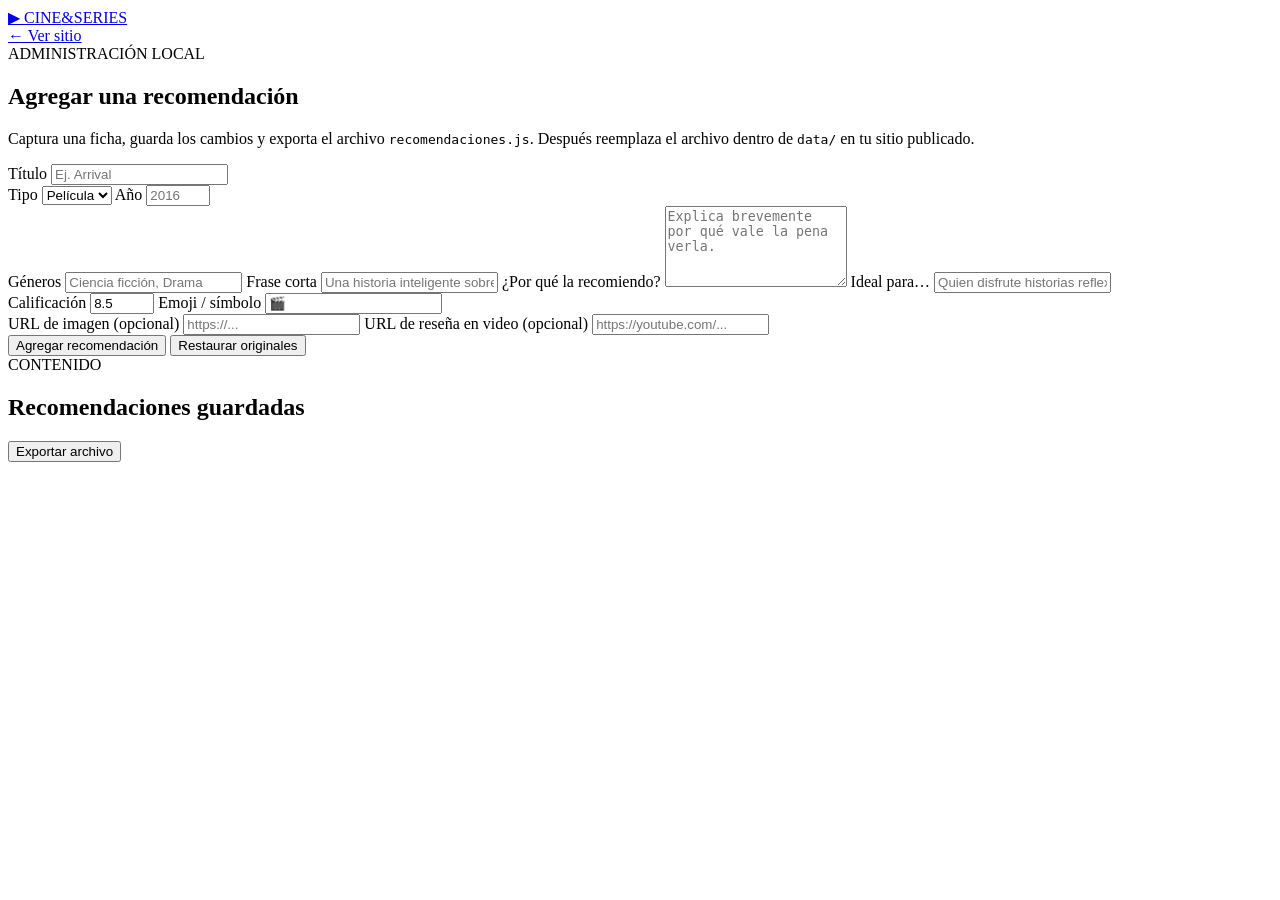
==== admin.html @ 5691e94c "Agrega panel de administración" ====
<!doctype html>
<html lang="es">
<head>
  <meta charset="utf-8" />
  <meta name="viewport" content="width=device-width,initial-scale=1" />
  <meta name="robots" content="noindex,nofollow" />
  <title>Administrador | Cine & Series</title>
  <link rel="stylesheet" href="css/styles.css" />
</head>
<body class="admin-body">
  <header class="topbar">
    <a href="index.html" class="brand">
      <span class="brand-mark">▶</span>
      <span>CINE<span class="accent">&</span>SERIES</span>
    </a>
    <nav><a href="index.html">← Ver sitio</a></nav>
  </header>

  <main class="admin-main">
    <section class="admin-intro">
      <span class="eyebrow">ADMINISTRACIÓN LOCAL</span>
      <h1>Agregar una recomendación</h1>
      <p>
        Captura una ficha, guarda los cambios y exporta el archivo
        <code>recomendaciones.js</code>. Después reemplaza el archivo dentro de
        <code>data/</code> en tu sitio publicado.
      </p>
    </section>

    <section class="admin-layout">
      <form id="recommendationForm" class="admin-form">
        <label>Título
          <input id="title" required maxlength="100" placeholder="Ej. Arrival">
        </label>

        <div class="form-row">
          <label>Tipo
            <select id="type">
              <option>Película</option>
              <option>Serie</option>
            </select>
          </label>
          <label>Año
            <input id="yearField" type="number" min="1900" max="2100" placeholder="2016">
          </label>
        </div>

        <label>Géneros
          <input id="genres" required placeholder="Ciencia ficción, Drama">
        </label>

        <label>Frase corta
          <input id="tagline" required maxlength="120" placeholder="Una historia inteligente sobre lenguaje y tiempo.">
        </label>

        <label>¿Por qué la recomiendo?
          <textarea id="reason" required rows="5" maxlength="600" placeholder="Explica brevemente por qué vale la pena verla."></textarea>
        </label>

        <label>Ideal para…
          <input id="idealFor" maxlength="160" placeholder="Quien disfrute historias reflexivas y ciencia ficción seria.">
        </label>

        <div class="form-row">
          <label>Calificación
            <input id="rating" type="number" min="0" max="10" step="0.1" value="8.5">
          </label>
          <label>Emoji / símbolo
            <input id="emoji" maxlength="4" value="🎬">
          </label>
        </div>

        <label>URL de imagen (opcional)
          <input id="image" type="url" placeholder="https://...">
        </label>

        <label>URL de reseña en video (opcional)
          <input id="videoUrl" type="url" placeholder="https://youtube.com/...">
        </label>

        <div class="form-actions">
          <button class="button primary" type="submit">Agregar recomendación</button>
          <button class="button ghost" type="button" id="resetBtn">Restaurar originales</button>
        </div>
      </form>

      <aside class="admin-list">
        <div class="admin-list-head">
          <div>
            <span class="eyebrow">CONTENIDO</span>
            <h2>Recomendaciones guardadas</h2>
          </div>
          <button class="button secondary" id="exportBtn">Exportar archivo</button>
        </div>
        <div id="adminItems"></div>
      </aside>
    </section>
  </main>

  <script src="data/recomendaciones.js"></script>
  <script src="js/admin.js"></script>
</body>
</html>
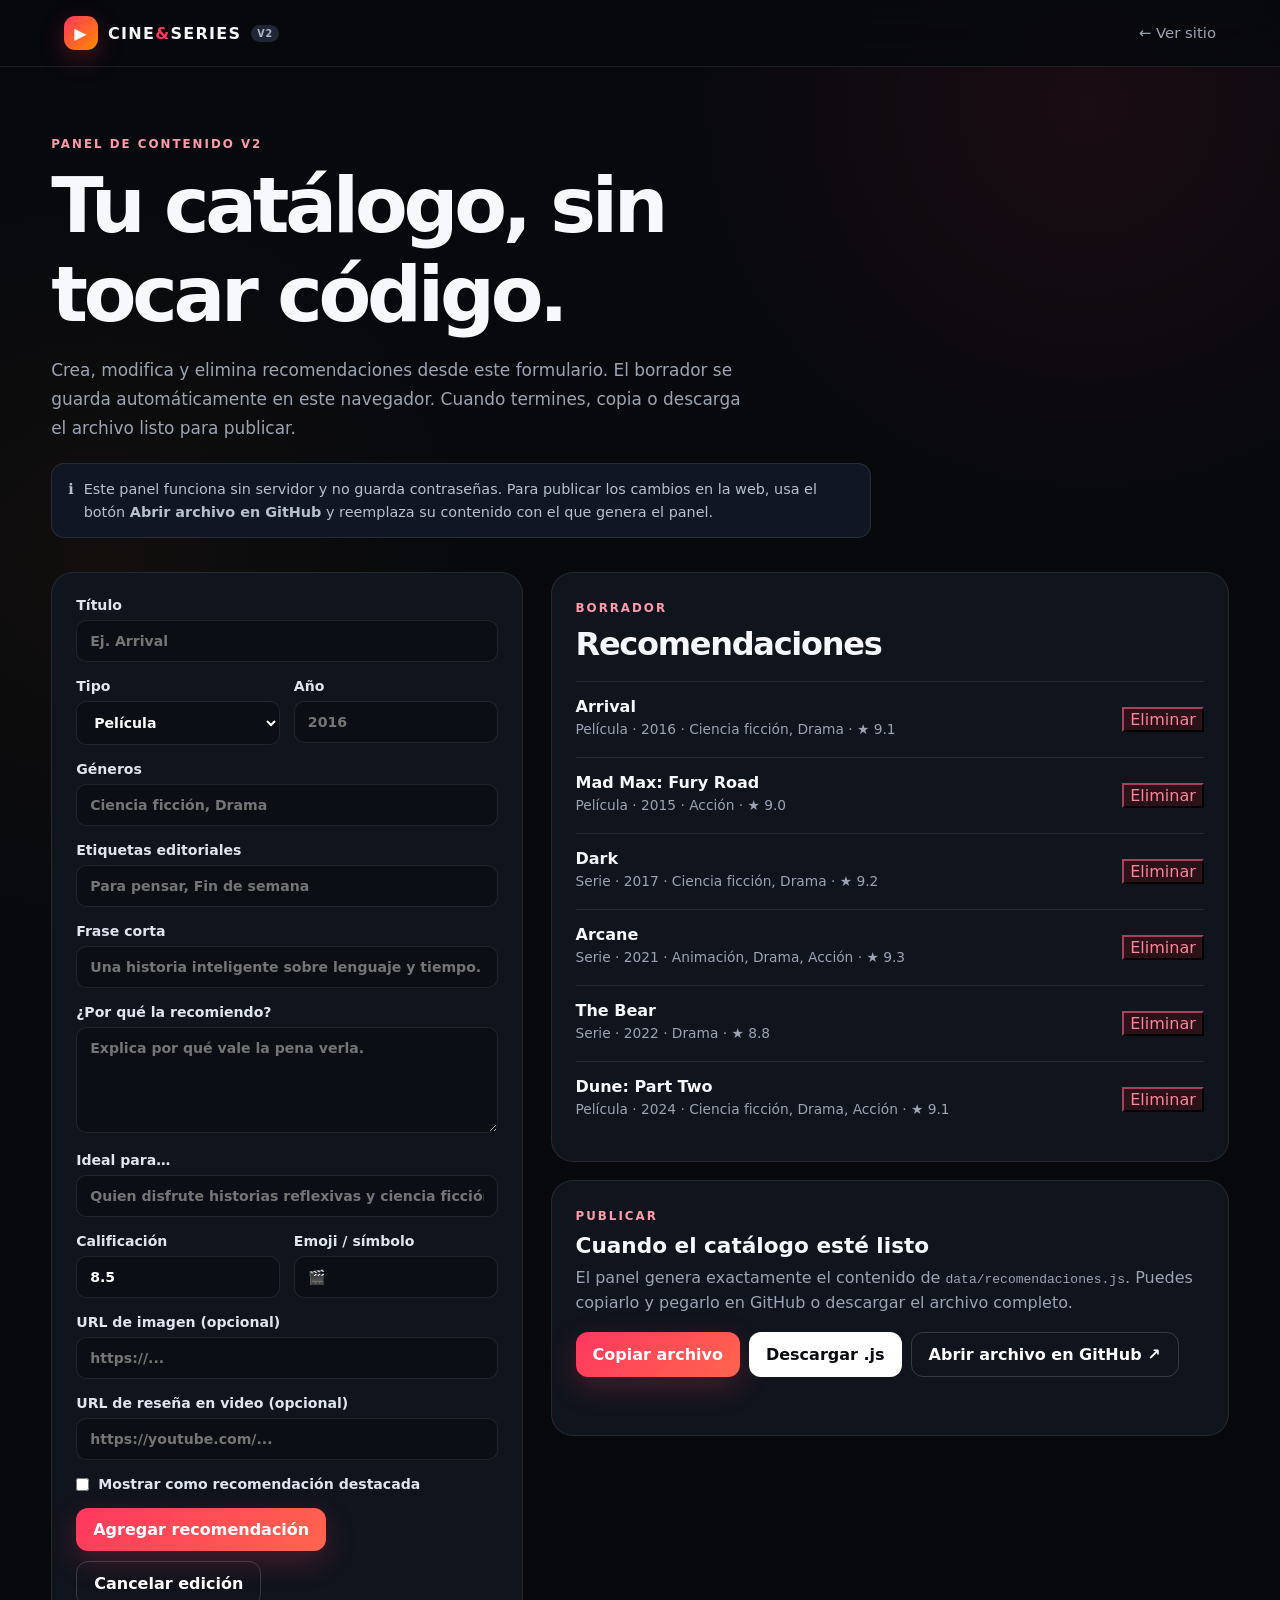
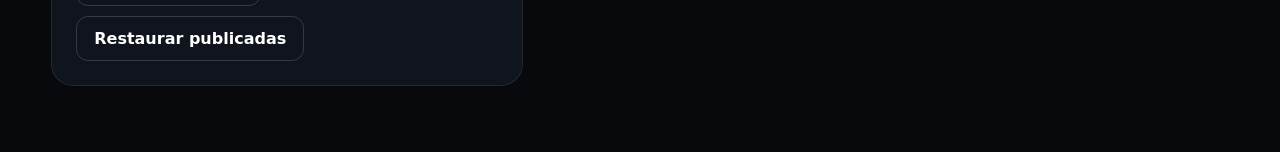
==== commit 151fb11b: "V2: mejora panel de contenido" ====
--- a/admin.html
+++ b/admin.html
@@ -4,31 +4,39 @@
   <meta charset="utf-8" />
   <meta name="viewport" content="width=device-width,initial-scale=1" />
   <meta name="robots" content="noindex,nofollow" />
-  <title>Administrador | Cine & Series</title>
+  <meta name="theme-color" content="#080a0f" />
+  <title>Administrador V2 | Cine & Series</title>
   <link rel="stylesheet" href="css/styles.css" />
 </head>
 <body class="admin-body">
   <header class="topbar">
-    <a href="index.html" class="brand">
+    <a href="./" class="brand">
       <span class="brand-mark">▶</span>
       <span>CINE<span class="accent">&</span>SERIES</span>
+      <span class="version-badge">V2</span>
     </a>
     <nav><a href="index.html">← Ver sitio</a></nav>
   </header>
 
   <main class="admin-main">
     <section class="admin-intro">
-      <span class="eyebrow">ADMINISTRACIÓN LOCAL</span>
-      <h1>Agregar una recomendación</h1>
+      <span class="eyebrow">PANEL DE CONTENIDO V2</span>
+      <h1>Tu catálogo, sin tocar código.</h1>
       <p>
-        Captura una ficha, guarda los cambios y exporta el archivo
-        <code>recomendaciones.js</code>. Después reemplaza el archivo dentro de
-        <code>data/</code> en tu sitio publicado.
+        Crea, modifica y elimina recomendaciones desde este formulario. El borrador se guarda
+        automáticamente en este navegador. Cuando termines, copia o descarga el archivo listo para publicar.
       </p>
+      <div class="admin-note">
+        <span>ℹ</span>
+        <span>Este panel funciona sin servidor y no guarda contraseñas. Para publicar los cambios en la web,
+        usa el botón <strong>Abrir archivo en GitHub</strong> y reemplaza su contenido con el que genera el panel.</span>
+      </div>
     </section>
 
     <section class="admin-layout">
       <form id="recommendationForm" class="admin-form">
+        <div class="editing-banner" id="editingBanner">Editando: <strong id="editingTitle"></strong></div>
+
         <label>Título
           <input id="title" required maxlength="100" placeholder="Ej. Arrival">
         </label>
@@ -49,16 +57,20 @@
           <input id="genres" required placeholder="Ciencia ficción, Drama">
         </label>
 
+        <label>Etiquetas editoriales
+          <input id="editorial" placeholder="Para pensar, Fin de semana">
+        </label>
+
         <label>Frase corta
-          <input id="tagline" required maxlength="120" placeholder="Una historia inteligente sobre lenguaje y tiempo.">
+          <input id="tagline" required maxlength="150" placeholder="Una historia inteligente sobre lenguaje y tiempo.">
         </label>
 
         <label>¿Por qué la recomiendo?
-          <textarea id="reason" required rows="5" maxlength="600" placeholder="Explica brevemente por qué vale la pena verla."></textarea>
+          <textarea id="reason" required rows="5" maxlength="900" placeholder="Explica por qué vale la pena verla."></textarea>
         </label>
 
         <label>Ideal para…
-          <input id="idealFor" maxlength="160" placeholder="Quien disfrute historias reflexivas y ciencia ficción seria.">
+          <input id="idealFor" maxlength="220" placeholder="Quien disfrute historias reflexivas y ciencia ficción seria.">
         </label>
 
         <div class="form-row">
@@ -78,22 +90,48 @@
           <input id="videoUrl" type="url" placeholder="https://youtube.com/...">
         </label>
 
+        <label class="checkbox-line">
+          <input id="featured" type="checkbox">
+          Mostrar como recomendación destacada
+        </label>
+
         <div class="form-actions">
-          <button class="button primary" type="submit">Agregar recomendación</button>
-          <button class="button ghost" type="button" id="resetBtn">Restaurar originales</button>
+          <button class="button primary" type="submit" id="saveBtn">Agregar recomendación</button>
+          <button class="button ghost" type="button" id="cancelEditBtn" hidden>Cancelar edición</button>
+          <button class="button ghost" type="button" id="resetBtn">Restaurar publicadas</button>
         </div>
       </form>
 
-      <aside class="admin-list">
-        <div class="admin-list-head">
-          <div>
-            <span class="eyebrow">CONTENIDO</span>
-            <h2>Recomendaciones guardadas</h2>
+      <div class="admin-stack">
+        <aside class="admin-list">
+          <div class="admin-list-head">
+            <div>
+              <span class="eyebrow">BORRADOR</span>
+              <h2>Recomendaciones</h2>
+              <div class="admin-counter" id="adminCounter"></div>
+            </div>
           </div>
-          <button class="button secondary" id="exportBtn">Exportar archivo</button>
-        </div>
-        <div id="adminItems"></div>
-      </aside>
+          <div id="adminItems"></div>
+        </aside>
+
+        <section class="publish-box">
+          <span class="eyebrow">PUBLICAR</span>
+          <h3>Cuando el catálogo esté listo</h3>
+          <p>
+            El panel genera exactamente el contenido de <code>data/recomendaciones.js</code>.
+            Puedes copiarlo y pegarlo en GitHub o descargar el archivo completo.
+          </p>
+          <div class="publish-actions">
+            <button class="button primary" id="copyBtn" type="button">Copiar archivo</button>
+            <button class="button secondary" id="exportBtn" type="button">Descargar .js</button>
+            <a class="button ghost" target="_blank" rel="noopener"
+              href="https://github.com/oovalleac-ctrl/cine-series-recomendaciones/edit/main/data/recomendaciones.js">
+              Abrir archivo en GitHub ↗
+            </a>
+          </div>
+          <div class="status-line" id="statusLine"></div>
+        </section>
+      </div>
     </section>
   </main>
 
--- a/css/styles.css
+++ b/css/styles.css
@@ -0,0 +1,23 @@
+:root{
+  --bg:#07090d;--panel:#10141d;--panel-2:#151a25;--panel-3:#0b0e14;--text:#f7f8fb;--muted:#9aa4b3;
+  --line:rgba(255,255,255,.09);--line-strong:rgba(255,255,255,.16);--accent:#ff375f;--accent-2:#ff8a00;
+  --accent-soft:#ff9aad;--shadow:0 24px 80px rgba(0,0,0,.38)
+}
+*{box-sizing:border-box}html{scroll-behavior:smooth}body{margin:0;font-family:Inter,ui-sans-serif,system-ui,-apple-system,BlinkMacSystemFont,"Segoe UI",sans-serif;color:var(--text);background:radial-gradient(circle at 85% 6%,rgba(255,55,95,.08),transparent 26rem),radial-gradient(circle at 8% 32%,rgba(255,138,0,.045),transparent 24rem),var(--bg)}
+a{color:inherit;text-decoration:none}button,input,textarea,select{font:inherit}.topbar{position:sticky;top:0;z-index:50;display:flex;align-items:center;justify-content:space-between;padding:16px clamp(20px,5vw,72px);background:rgba(7,9,13,.82);border-bottom:1px solid var(--line);backdrop-filter:blur(18px)}
+.brand{display:flex;align-items:center;gap:10px;font-weight:900;letter-spacing:.08em}.brand-mark{width:34px;height:34px;border-radius:11px;display:grid;place-items:center;background:linear-gradient(135deg,var(--accent),var(--accent-2));box-shadow:0 8px 26px rgba(255,55,95,.25)}.brand-mark.small{width:30px;height:30px;font-size:.8rem}.accent{color:var(--accent)}.version-badge{font-size:.6rem;padding:3px 6px;border-radius:999px;background:#202634;color:#aeb8c8;letter-spacing:.08em}.topbar nav{display:flex;gap:22px;align-items:center;color:var(--muted);font-size:.93rem}.topbar nav a:hover{color:#fff}.nav-admin{padding:8px 12px;border:1px solid var(--line);border-radius:9px}
+main{width:min(1180px,92vw);margin:auto}.eyebrow{display:inline-block;color:var(--accent-soft);font-weight:850;font-size:.74rem;letter-spacing:.17em;margin-bottom:10px}
+.hero{position:relative;overflow:hidden;min-height:650px;display:grid;grid-template-columns:1.35fr .75fr;gap:58px;align-items:center;padding:84px 0 72px}.hero-content{position:relative;z-index:2}.hero h1{max-width:850px;font-size:clamp(3.2rem,7vw,6.9rem);line-height:.91;letter-spacing:-.058em;margin:0 0 28px}.gradient-text{background:linear-gradient(90deg,#fff,#ff9aad 46%,#ffac61);-webkit-background-clip:text;background-clip:text;color:transparent}.hero p,.about p,.admin-intro p{color:var(--muted);font-size:1.06rem;line-height:1.72;max-width:700px}.hero-actions{display:flex;gap:12px;flex-wrap:wrap;margin-top:28px}.hero-stats{display:flex;gap:22px;flex-wrap:wrap;margin-top:32px;color:var(--muted);font-size:.82rem}.hero-stats strong{color:#fff;font-size:1.05rem}.hero-glow{position:absolute;border-radius:50%;filter:blur(14px);opacity:.6}.hero-glow-a{width:430px;height:430px;background:rgba(255,55,95,.12);right:0;top:35px}.hero-glow-b{width:360px;height:360px;background:rgba(255,138,0,.075);left:22%;bottom:-140px}
+.hero-card{position:relative;z-index:2;min-height:455px;border-radius:30px;padding:28px;display:flex;flex-direction:column;justify-content:flex-end;background:linear-gradient(to top,rgba(6,8,12,.98),rgba(6,8,12,.08)),linear-gradient(135deg,#252b3a,#642039 52%,#a34c26);border:1px solid rgba(255,255,255,.11);box-shadow:var(--shadow);overflow:hidden}.hero-card::before{content:"";position:absolute;inset:0;background:radial-gradient(circle at 70% 20%,rgba(255,255,255,.08),transparent 35%);pointer-events:none}.featured-placeholder{font-size:6rem;margin:auto;opacity:.9;position:relative}.hero-card h2{font-size:2.35rem;margin:10px 0 7px;position:relative}.hero-card p{font-size:.95rem;margin:0 0 16px;position:relative}.hero-card-tags{position:relative;display:flex;gap:7px;flex-wrap:wrap}.mini-label{position:relative;font-size:.68rem;font-weight:900;letter-spacing:.16em;color:#ffd7df}.hero-detail-btn{width:max-content;position:relative}
+.button{display:inline-flex;align-items:center;justify-content:center;border:0;border-radius:12px;padding:12px 17px;font-weight:850;cursor:pointer;transition:transform .18s ease,opacity .18s ease}.button:hover{transform:translateY(-1px)}.primary{background:linear-gradient(135deg,var(--accent),#ff654d);color:white;box-shadow:0 10px 30px rgba(255,55,95,.23)}.secondary{background:#fff;color:#0a0c11}.ghost{background:transparent;color:#fff;border:1px solid var(--line-strong)}
+.editorial-strip{display:grid;grid-template-columns:repeat(4,1fr);gap:10px;border-top:1px solid var(--line);border-bottom:1px solid var(--line);padding:16px 0;color:#bdc5d1;font-size:.84rem}.editorial-strip span{text-align:center}
+.controls{padding:72px 0 32px}.section-heading{display:flex;align-items:end;justify-content:space-between;gap:24px}.section-heading h2,.about h2,.admin-list h2{font-size:clamp(2.2rem,4.4vw,3.7rem);margin:0 0 25px;letter-spacing:-.04em}.result-count{color:var(--muted);padding-bottom:31px;font-size:.9rem}.toolbar{display:grid;grid-template-columns:1fr auto;gap:12px}.search-wrap{position:relative}.search-wrap span{position:absolute;left:16px;top:50%;transform:translateY(-50%);font-size:1.4rem;color:#7e8999}.search-wrap input,#sortSelect{width:100%;background:var(--panel);color:#fff;border:1px solid var(--line);border-radius:15px;padding:15px 17px;outline:none}.search-wrap input{padding-left:46px}.search-wrap input:focus,#sortSelect:focus{border-color:rgba(255,55,95,.65)}#sortSelect{width:205px}
+.filters,.editorial-filters{display:flex;gap:9px;flex-wrap:wrap;margin-top:17px}.chip,.micro-chip{border:1px solid var(--line);background:#0f131b;color:var(--muted);border-radius:999px;padding:9px 14px;cursor:pointer}.micro-chip{padding:7px 11px;font-size:.8rem}.chip.active,.chip:hover,.micro-chip.active,.micro-chip:hover{background:#fff;color:#10131a;border-color:#fff}.filter-label{display:inline-flex;align-items:center;color:#687486;font-size:.77rem;margin-right:3px}
+.grid{display:grid;grid-template-columns:repeat(3,1fr);gap:22px;padding-bottom:86px}.card{position:relative;overflow:hidden;border-radius:22px;background:var(--panel);border:1px solid var(--line);box-shadow:0 10px 30px rgba(0,0,0,.14);transition:transform .2s ease,border-color .2s ease,box-shadow .2s ease}.card:hover{transform:translateY(-5px);border-color:rgba(255,255,255,.18);box-shadow:0 18px 44px rgba(0,0,0,.24)}.card-open{position:absolute;inset:0;width:100%;height:100%;opacity:0;cursor:pointer;z-index:2}.poster{position:relative;aspect-ratio:16/10;display:flex;align-items:center;justify-content:center;font-size:4.5rem;background:linear-gradient(135deg,#1d2430,#431d31 52%,#5b2f1d);background-size:cover;background-position:center;overflow:hidden}.poster::after{content:"";position:absolute;inset:0;background:linear-gradient(to top,rgba(8,10,15,.78),transparent 64%)}.poster-symbol{position:relative;z-index:1}.rating{position:absolute;z-index:2;top:14px;right:14px;background:rgba(8,10,15,.82);backdrop-filter:blur(10px);padding:7px 10px;border-radius:999px;font-weight:900;font-size:.83rem}.poster-badges{position:absolute;z-index:2;left:14px;bottom:12px;display:flex;gap:6px;flex-wrap:wrap}.editorial-badge{font-size:.66rem;font-weight:800;padding:6px 8px;border-radius:999px;background:rgba(255,255,255,.11);backdrop-filter:blur(10px);border:1px solid rgba(255,255,255,.11);color:#f5f7fb}.card-body{position:relative;padding:20px;z-index:3;pointer-events:none}.meta{color:#ff98aa;font-size:.72rem;font-weight:850;letter-spacing:.1em;text-transform:uppercase}.card h3{font-size:1.5rem;margin:8px 0 6px}.tagline{color:#dce1e9;line-height:1.55;margin:0 0 14px}.genre-line{color:#7f8a9b;font-size:.8rem}.text-button{pointer-events:auto;margin-top:17px;padding:0;border:0;background:none;color:#fff;font-weight:800;cursor:pointer;font-size:.85rem}.empty{grid-column:1/-1;text-align:center;color:var(--muted);padding:70px 20px;border:1px dashed var(--line);border-radius:20px;display:grid;gap:8px}.empty strong{color:#fff;font-size:1.15rem}
+.about{display:grid;grid-template-columns:.9fr 1.1fr;gap:70px;align-items:start;border-top:1px solid var(--line);padding:84px 0}.about-copy p:first-child{margin-top:0}
+footer{width:min(1180px,92vw);margin:auto;border-top:1px solid var(--line);padding:28px 0 44px;display:flex;justify-content:space-between;align-items:center;gap:20px;color:var(--muted);font-size:.88rem}.footer-brand{color:#fff;font-size:.82rem}
+.detail-dialog{width:min(760px,92vw);max-height:88vh;padding:0;border:1px solid var(--line-strong);border-radius:25px;background:var(--panel-2);color:#fff;box-shadow:0 30px 100px rgba(0,0,0,.65);overflow:auto}.detail-dialog::backdrop{background:rgba(0,0,0,.72);backdrop-filter:blur(8px)}.dialog-close{position:sticky;float:right;top:14px;right:14px;z-index:10;width:38px;height:38px;border-radius:50%;border:1px solid var(--line-strong);background:rgba(7,9,13,.82);color:#fff;font-size:1.5rem;cursor:pointer}.detail-hero{height:280px;display:grid;place-items:center;background:linear-gradient(135deg,#1d2430,#431d31 52%,#5b2f1d);background-size:cover;background-position:center}.detail-symbol{font-size:7rem}.detail-body{padding:30px}.detail-topline{display:flex;justify-content:space-between;color:var(--accent-soft);font-size:.79rem;font-weight:850;letter-spacing:.08em;text-transform:uppercase}.detail-body h2{font-size:clamp(2.2rem,5vw,4rem);letter-spacing:-.045em;margin:8px 0}.detail-tagline{font-size:1.13rem;line-height:1.55;color:#dce1e9}.dialog-badges{display:flex;gap:7px;flex-wrap:wrap;margin:16px 0 26px}.detail-section{border-top:1px solid var(--line);padding-top:18px;margin-top:18px}.detail-label{font-size:.67rem;font-weight:900;letter-spacing:.14em;color:#7f8a9a}.detail-section p{color:#c6ceda;line-height:1.65;margin-bottom:0}.detail-actions{display:flex;gap:10px;flex-wrap:wrap;margin-top:27px}
+.admin-main{padding:66px 0}.admin-intro{max-width:820px;margin-bottom:34px}.admin-intro h1{font-size:clamp(2.8rem,6vw,5.2rem);margin:0;letter-spacing:-.055em}.admin-intro code{color:#fff}.admin-note{display:flex;gap:10px;align-items:flex-start;padding:14px 16px;margin-top:20px;background:#111722;border:1px solid var(--line);border-radius:13px;color:#b7c0cd;font-size:.9rem;line-height:1.55}
+.admin-layout{display:grid;grid-template-columns:minmax(320px,.82fr) minmax(0,1.18fr);gap:28px;align-items:start}.admin-form,.admin-list,.publish-box{background:var(--panel);border:1px solid var(--line);border-radius:22px;padding:24px}.admin-form{position:sticky;top:86px}.admin-form label{display:block;color:#dfe5ee;font-size:.88rem;font-weight:750;margin-bottom:16px}.admin-form input,.admin-form textarea,.admin-form select{width:100%;margin-top:7px;padding:12px 13px;border-radius:10px;border:1px solid var(--line);background:var(--panel-3);color:#fff;outline:none}.admin-form textarea{resize:vertical}.admin-form input:focus,.admin-form textarea:focus,.admin-form select:focus{border-color:rgba(255,55,95,.65)}.checkbox-line{display:flex!important;align-items:center;gap:9px}.checkbox-line input{width:auto;margin:0}.form-row{display:grid;grid-template-columns:1fr 1fr;gap:14px}.form-actions{display:flex;gap:10px;flex-wrap:wrap}.admin-stack{display:grid;gap:18px}.admin-list-head{display:flex;justify-content:space-between;align-items:start;gap:20px}.admin-list h2{font-size:2rem;margin-bottom:18px}.admin-counter{font-size:.8rem;color:var(--muted)}.admin-item{display:grid;grid-template-columns:1fr auto;gap:12px;align-items:center;padding:15px 0;border-top:1px solid var(--line)}.admin-item p{margin:5px 0;color:var(--muted);font-size:.86rem}.admin-item-actions{display:flex;gap:7px}.mini-btn{border:1px solid var(--line);background:#171c26;color:#dfe5ee;border-radius:9px;padding:8px 10px;cursor:pointer}.delete-btn{background:#2b1118;color:#ff8299;border-color:#51202d}.publish-box h3{margin:0 0 8px;font-size:1.35rem}.publish-box p{color:var(--muted);line-height:1.55;margin-top:0}.publish-actions{display:flex;gap:9px;flex-wrap:wrap}.status-line{min-height:22px;color:#91e6b2;font-size:.85rem;margin-top:12px}.editing-banner{display:none;margin-bottom:16px;padding:11px 13px;border-radius:11px;background:#2a2110;border:1px solid #5a4217;color:#ffd98a;font-size:.86rem}.editing-banner.show{display:block}
+@media(max-width:900px){.hero{grid-template-columns:1fr;min-height:auto}.hero-card{min-height:350px}.grid{grid-template-columns:repeat(2,1fr)}.about,.admin-layout{grid-template-columns:1fr}.admin-form{position:static}.editorial-strip{grid-template-columns:repeat(2,1fr)}.toolbar{grid-template-columns:1fr}.toolbar #sortSelect{width:100%}}
+@media(max-width:620px){.topbar nav a:not(.nav-admin){display:none}.hero{padding-top:58px}.hero h1{font-size:3.35rem}.hero-stats{gap:14px}.grid{grid-template-columns:1fr}.about{gap:18px}.section-heading{display:block}.result-count{display:block;padding:0 0 20px}.editorial-strip{grid-template-columns:1fr 1fr;font-size:.76rem}.editorial-strip span{text-align:left}.form-row{grid-template-columns:1fr}.admin-list-head{flex-direction:column}footer{flex-direction:column;align-items:flex-start}.detail-hero{height:220px}.detail-body{padding:23px}.detail-symbol{font-size:5rem}}
